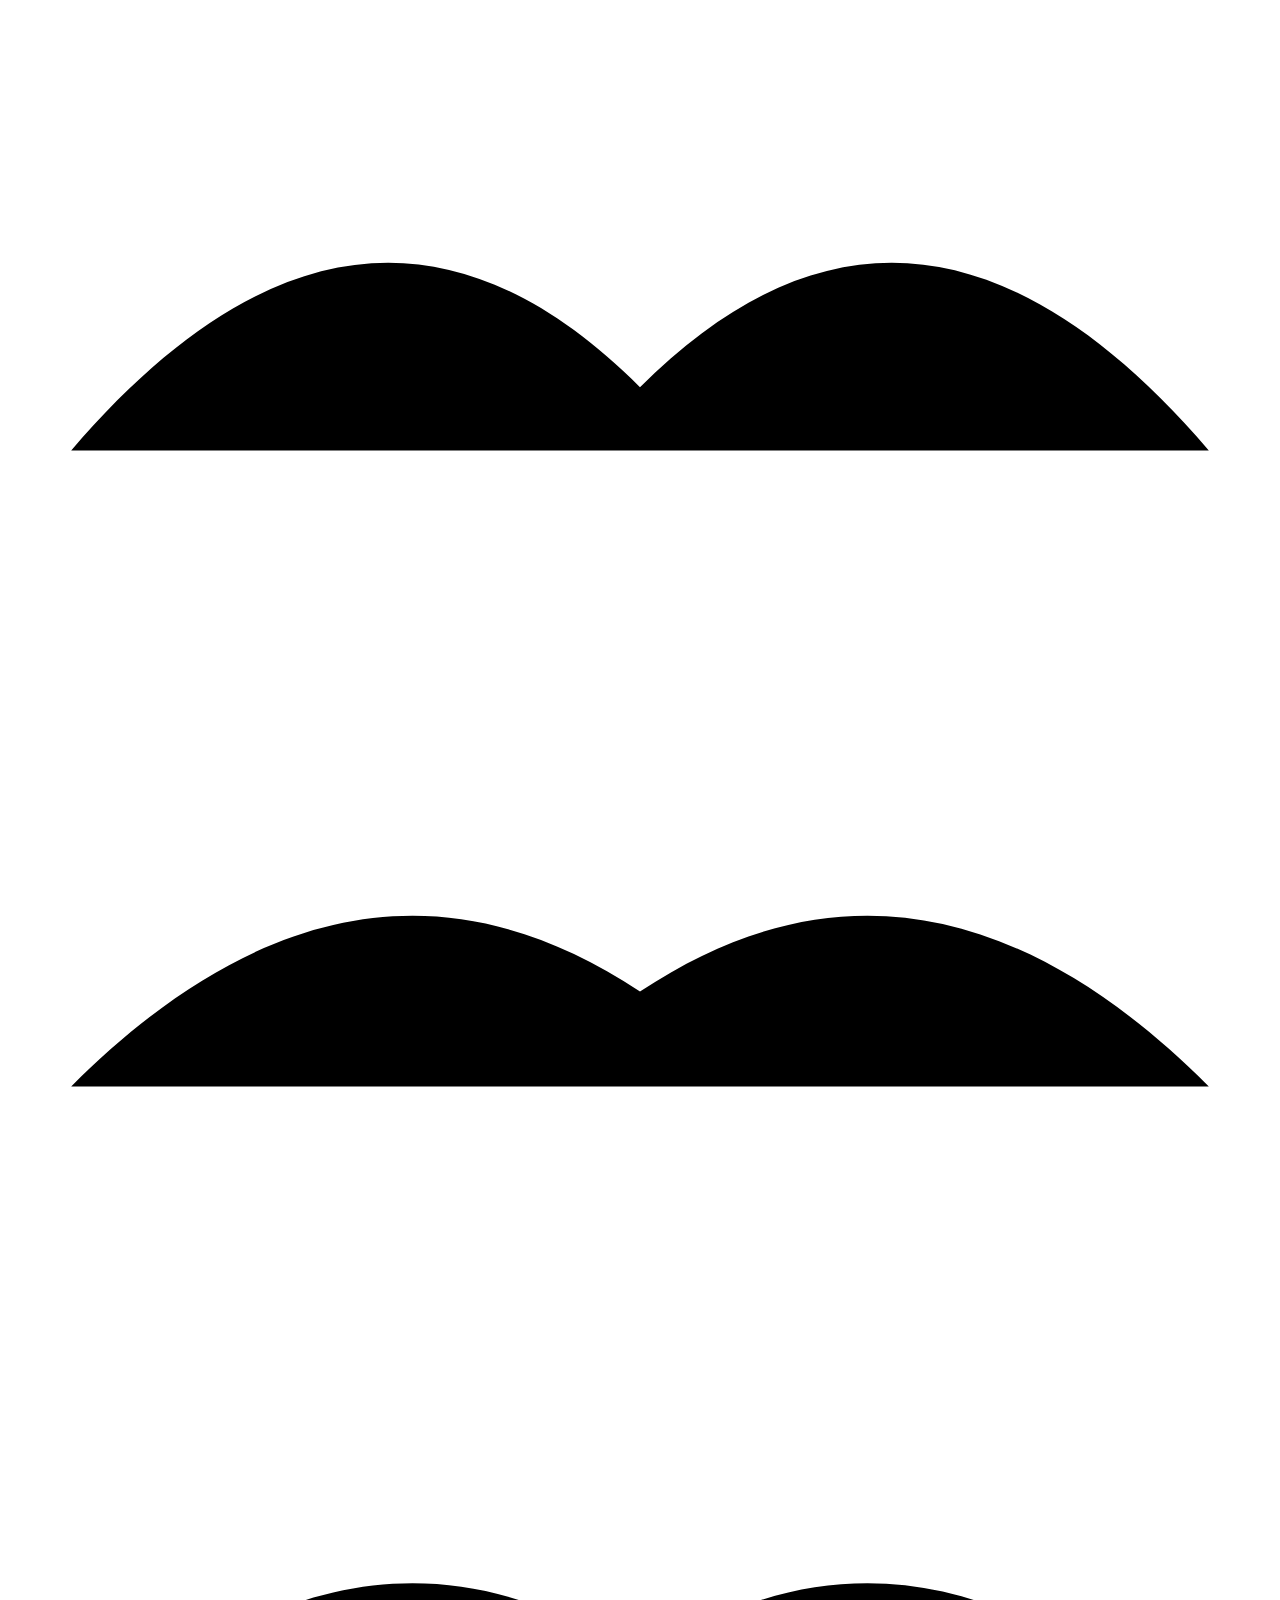
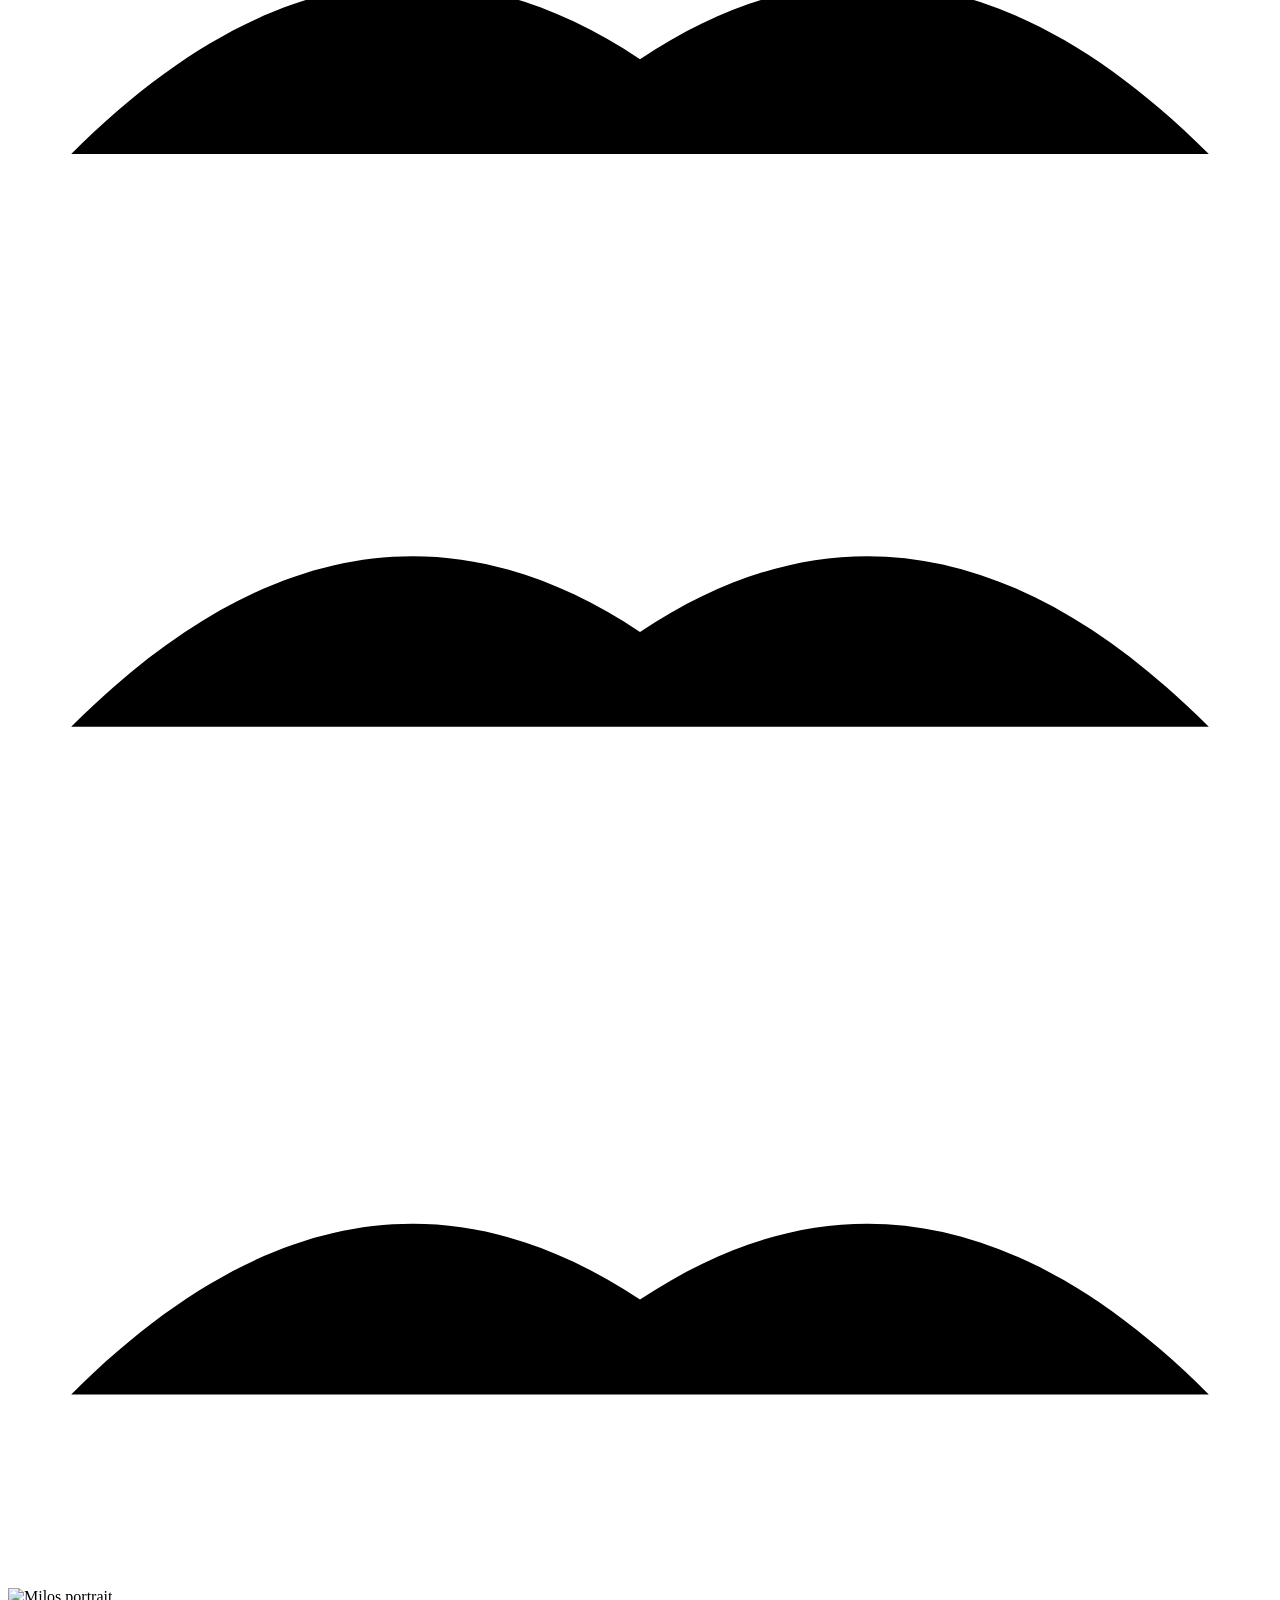
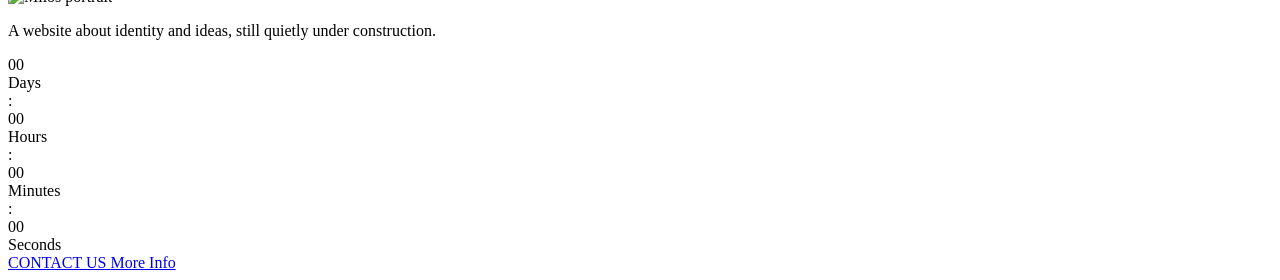
==== index.html @ 899abca5 "Update countdown target date in index.html" ====
<!DOCTYPE html>
<html lang="en">
<head>
  <meta charset="UTF-8" />
  <meta name="viewport" content="width=device-width, initial-scale=1.0" />
  <title>m1l0s.io</title>
  <link rel="stylesheet" href="./style.css" />
</head>
<body>

  <!-- PTICE VAN SVIH KONTEJNERA -->
  <div class="birds-layer" aria-hidden="true">
    <svg class="bird-svg bird-1" viewBox="0 0 40 20">
      <path d="M2 14C8 7 14 6 20 12C26 6 32 7 38 14"></path>
    </svg>
    <svg class="bird-svg bird-2" viewBox="0 0 40 20">
      <path d="M2 14C8 8 14 7 20 11C26 7 32 8 38 14"></path>
    </svg>
    <svg class="bird-svg bird-3" viewBox="0 0 40 20">
      <path d="M2 15C8 9 14 8 20 12C26 8 32 9 38 15"></path>
    </svg>
    <svg class="bird-svg bird-4" viewBox="0 0 40 20">
      <path d="M2 13C8 7 14 6 20 10C26 6 32 7 38 13"></path>
    </svg>
    <svg class="bird-svg bird-5" viewBox="0 0 40 20">
      <path d="M2 14C8 8 14 7 20 11C26 7 32 8 38 14"></path>
    </svg>
  </div>

  <main class="hero">
    <div class="avatar-wrap">
      <img src="./assets/me.png" alt="Milos portrait" class="avatar-img" />
    </div>

    <p class="hero-text">
      A website about identity and ideas, still quietly under construction.
    </p>

    <div class="countdown-wrap">
      <div class="countdown">
        <div class="countdown-block">
          <div class="countdown-number" id="days">0</div>
          <div class="countdown-label">Days</div>
        </div>

        <div class="countdown-colon">:</div>

        <div class="countdown-block">
          <div class="countdown-number" id="hours">00</div>
          <div class="countdown-label">Hours</div>
        </div>

        <div class="countdown-colon">:</div>

        <div class="countdown-block">
          <div class="countdown-number" id="minutes">00</div>
          <div class="countdown-label">Minutes</div>
        </div>

        <div class="countdown-colon">:</div>

        <div class="countdown-block">
          <div class="countdown-number" id="seconds">00</div>
          <div class="countdown-label">Seconds</div>
        </div>
      </div>
    </div>

    <div class="hero-actions">
      <a href="mailto:hello@m1l0s.io" class="hero-btn hero-btn--filled">
        CONTACT US
      </a>

      <a href="./about.html" class="hero-btn hero-btn--outline">
        More Info
      </a>
    </div>
  </main>

<script>
  const COUNTDOWN_TARGET = "2026-05-21T10:00:00";

  const daysEl = document.getElementById("days");
  const hoursEl = document.getElementById("hours");
  const minutesEl = document.getElementById("minutes");
  const secondsEl = document.getElementById("seconds");

  function updateCountdown() {
    const targetDate = new Date(COUNTDOWN_TARGET);
    const now = new Date();
    const diff = targetDate - now;

    if (isNaN(targetDate.getTime()) || diff <= 0) {
      daysEl.textContent = "00";
      hoursEl.textContent = "00";
      minutesEl.textContent = "00";
      secondsEl.textContent = "00";
      return;
    }

    const days = Math.floor(diff / (1000 * 60 * 60 * 24));
    const hours = Math.floor((diff / (1000 * 60 * 60)) % 24);
    const minutes = Math.floor((diff / (1000 * 60)) % 60);
    const seconds = Math.floor((diff / 1000) % 60);

    daysEl.textContent = String(days).padStart(2, "0");
    hoursEl.textContent = String(hours).padStart(2, "0");
    minutesEl.textContent = String(minutes).padStart(2, "0");
    secondsEl.textContent = String(seconds).padStart(2, "0");
  }

  updateCountdown();
  setInterval(updateCountdown, 1000);
</script>
</body>
</html>
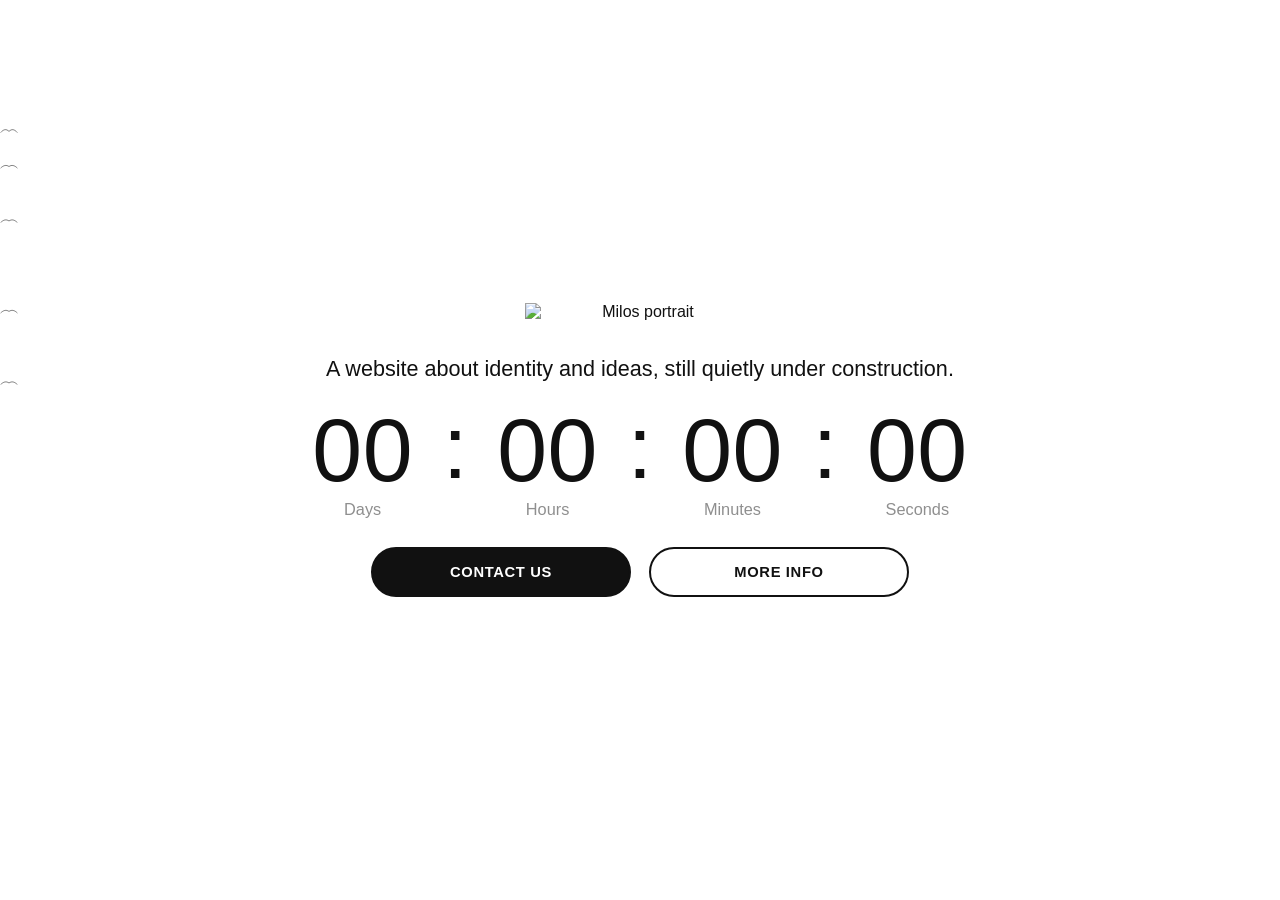
==== commit 508a334c: "Update index.html" ====
--- a/index.html
+++ b/index.html
@@ -78,7 +78,7 @@
   </main>
 
 <script>
-  const COUNTDOWN_TARGET = "2026-05-21T10:00:00";
+  const COUNTDOWN_TARGET = "2026-10-13T08:10:00";
 
   const daysEl = document.getElementById("days");
   const hoursEl = document.getElementById("hours");
--- a/style.css
+++ b/style.css
@@ -0,0 +1,381 @@
+:root {
+  color-scheme: light dark;
+  box-sizing: border-box;
+}
+
+*,
+*::before,
+*::after {
+  box-sizing: inherit;
+}
+
+html,
+body {
+  min-height: 100%;
+}
+
+body {
+  margin: 0;
+  min-height: 100vh;
+  background: #ffffff;
+  color: #111111;
+  font-family: Roboto, "Helvetica Neue", Arial, sans-serif;
+  overflow-x: hidden;
+}
+
+@media (prefers-color-scheme: dark) {
+  body {
+    background: #000000;
+    color: #ffffff;
+  }
+}
+
+/* PAGE LAYOUT */
+
+.hero,
+.about-page {
+  width: min(100%, 1060px);
+  min-height: 100vh;
+  margin: 0 auto;
+  padding: clamp(24px, 4vh, 48px) 20px;
+  display: flex;
+  flex-direction: column;
+  align-items: center;
+  justify-content: center;
+  text-align: center;
+}
+
+.about-page {
+  width: min(100%, 860px);
+}
+
+/* AVATAR */
+
+.avatar-wrap {
+  width: clamp(150px, 18vw, 250px);
+  margin: 0 auto 32px;
+  flex-shrink: 0;
+  display: flex;
+  align-items: center;
+  justify-content: center;
+}
+
+.avatar-img {
+  position: relative;
+  z-index: 1;
+  width: 100%;
+  height: auto;
+  display: block;
+  object-fit: contain;
+}
+
+.avatar-birds {
+  position: absolute;
+  inset: 0;
+  z-index: 2;
+  pointer-events: none;
+  overflow: visible;
+  opacity: 0.8;
+}
+
+/* TEXT */
+
+.hero-text,
+.about-text {
+  width: 100%;
+  max-width: 820px;
+  margin: 0 auto 26px;
+  font-size: clamp(1rem, 0.72rem + 0.95vw, 1.35rem);
+  line-height: 1.5;
+  font-weight: 400;
+  text-align: center;
+  white-space: normal;
+  overflow-wrap: break-word;
+  word-break: normal;
+}
+
+.about-text {
+  max-width: 760px;
+}
+
+/* COUNTDOWN */
+
+.countdown {
+  display: flex;
+  align-items: flex-start;
+  justify-content: center;
+  gap: 4px;
+  flex-wrap: nowrap;
+  margin: 0 auto 28px;
+  width: 100%;
+}
+
+.countdown--ghost {
+  visibility: hidden;
+  pointer-events: none;
+}
+
+.countdown-block {
+  min-width: 0;
+  width: clamp(64px, 13vw, 150px);
+  display: flex;
+  flex-direction: column;
+  align-items: center;
+}
+
+.countdown-number {
+  font-size: clamp(2.9rem, 7vw, 6.2rem);
+  line-height: 0.88;
+  font-weight: 300;
+  letter-spacing: 0.005em;
+  font-variant-numeric: tabular-nums;
+}
+
+.countdown-colon {
+  font-size: clamp(2.9rem, 7vw, 6.2rem);
+  line-height: 0.84;
+  font-weight: 300;
+  transform: translateY(-1px);
+  padding-inline: 1px;
+  flex: 0 0 auto;
+}
+
+.countdown-label {
+  margin-top: 10px;
+  font-size: clamp(0.82rem, 0.62rem + 0.5vw, 1.15rem);
+  line-height: 1.15;
+  font-weight: 400;
+  color: #8f8f8f;
+}
+
+/* ACTIONS */
+
+.hero-actions,
+.about-actions {
+  display: flex;
+  justify-content: center;
+  align-items: center;
+  gap: 18px;
+  flex-wrap: wrap;
+  width: 100%;
+  margin: 0;
+}
+
+.hero-btn {
+  min-width: min(260px, 42vw);
+  padding: 16px 28px;
+  border-radius: 999px;
+  text-decoration: none;
+  text-transform: uppercase;
+  text-align: center;
+  font-size: 0.92rem;
+  line-height: 1;
+  font-weight: 700;
+  letter-spacing: 0.045em;
+  border: 2px solid #111111;
+  background: transparent;
+  color: #111111;
+  transition: transform 0.2s ease, opacity 0.2s ease, background-color 0.2s ease, color 0.2s ease, border-color 0.2s ease;
+}
+
+.hero-btn:hover {
+  transform: translateY(-1px);
+  opacity: 0.88;
+}
+
+.hero-btn--filled {
+  background: #111111;
+  color: #ffffff;
+}
+
+.hero-btn--outline {
+  background: transparent;
+  color: #111111;
+}
+
+@media (prefers-color-scheme: dark) {
+  .countdown-label {
+    color: #9a9a9a;
+  }
+
+  .hero-btn {
+    border-color: #ffffff;
+    color: #ffffff;
+  }
+
+  .hero-btn--filled {
+    background: #ffffff;
+    color: #000000;
+  }
+
+  .hero-btn--outline {
+    background: transparent;
+    color: #ffffff;
+  }
+}
+
+/* BIRDS */
+
+.birds-layer {
+  position: fixed;
+  inset: 0;
+  pointer-events: none;
+  z-index: 20;
+}
+
+.bird-svg {
+  position: absolute;
+  left: 0;
+  width: 18px;
+  height: 9px;
+  fill: none;
+  stroke: currentColor;
+  stroke-width: 1.6;
+  stroke-linecap: round;
+  stroke-linejoin: round;
+  opacity: 0.72;
+}
+
+.bird-1 { top: 14vh; animation: birdFly1 28s linear infinite; animation-delay: -5s; }
+.bird-2 { top: 24vh; animation: birdFly2 32s linear infinite; animation-delay: -12s; }
+.bird-3 { top: 34vh; animation: birdFly3 26s linear infinite; animation-delay: -8s; }
+.bird-4 { top: 18vh; animation: birdFly4 30s linear infinite; animation-delay: -15s; }
+.bird-5 { top: 42vh; animation: birdFly5 27s linear infinite; animation-delay: -10s; }
+
+@keyframes birdFly1 {
+  0% { transform: translateX(-150px) translateY(0); }
+  100% { transform: translateX(calc(100vw + 150px)) translateY(0); }
+}
+
+@keyframes birdFly2 {
+  0% { transform: translateX(-160px) translateY(0); }
+  100% { transform: translateX(calc(100vw + 160px)) translateY(0); }
+}
+
+@keyframes birdFly3 {
+  0% { transform: translateX(-150px) translateY(0); }
+  100% { transform: translateX(calc(100vw + 150px)) translateY(0); }
+}
+
+@keyframes birdFly4 {
+  0% { transform: translateX(-170px) translateY(0); }
+  100% { transform: translateX(calc(100vw + 170px)) translateY(0); }
+}
+
+@keyframes birdFly5 {
+  0% { transform: translateX(-145px) translateY(0); }
+  100% { transform: translateX(calc(100vw + 145px)) translateY(0); }
+}
+
+/* ABOUT SPACER + PASSIONS */
+
+.about-spacer {
+  position: relative;
+  width: 100%;
+}
+
+.about-passions {
+  position: absolute;
+  top: 0;
+  right: 0;
+  bottom: 28px;
+  left: 0;
+  display: flex;
+  flex-direction: column;
+  justify-content: center;
+  align-items: center;
+  gap: 10px;
+  text-align: center;
+  overflow: hidden;
+}
+
+.about-passion {
+  margin: 0;
+  font-size: clamp(1rem, 0.72rem + 0.95vw, 1.35rem);
+  line-height: 1.5;
+  opacity: 0.9;
+}
+
+/* MOBILE */
+
+@media (max-width: 820px) {
+  .countdown-number,
+  .countdown-colon {
+    font-size: clamp(2.4rem, 10vw, 4.9rem);
+  }
+
+  .countdown-block {
+    width: clamp(54px, 16vw, 110px);
+  }
+
+  .hero-btn {
+    min-width: min(220px, 80vw);
+  }
+}
+
+@media (max-width: 560px) {
+  .hero,
+  .about-page {
+    padding: 24px 14px;
+  }
+
+  .avatar-wrap {
+    width: 150px;
+    margin-bottom: 24px;
+  }
+
+  .hero-text,
+  .about-text {
+    max-width: 100%;
+    font-size: 0.98rem;
+    line-height: 1.5;
+    padding-inline: 2px;
+  }
+
+  .countdown {
+    gap: 8px 2px;
+    margin-bottom: 24px;
+    flex-wrap: wrap;
+    justify-content: center;
+  }
+
+  .countdown-block {
+    width: 64px;
+    max-width: 64px;
+  }
+
+  .countdown-number {
+    font-size: clamp(2rem, 10vw, 3.2rem);
+  }
+
+  .countdown-colon {
+    display: none;
+  }
+
+  .countdown-label {
+    margin-top: 8px;
+    font-size: 0.74rem;
+  }
+
+  .about-passions {
+    bottom: 24px;
+    gap: 2px;
+  }
+
+  .about-passion {
+    font-size: 0.98rem;
+    line-height: 1.3;
+  }
+
+  .hero-actions,
+  .about-actions {
+    gap: 10px;
+  }
+
+  .hero-btn {
+    width: min(100%, 320px);
+    min-width: 0;
+    padding: 14px 22px;
+    font-size: 0.86rem;
+  }
+}
